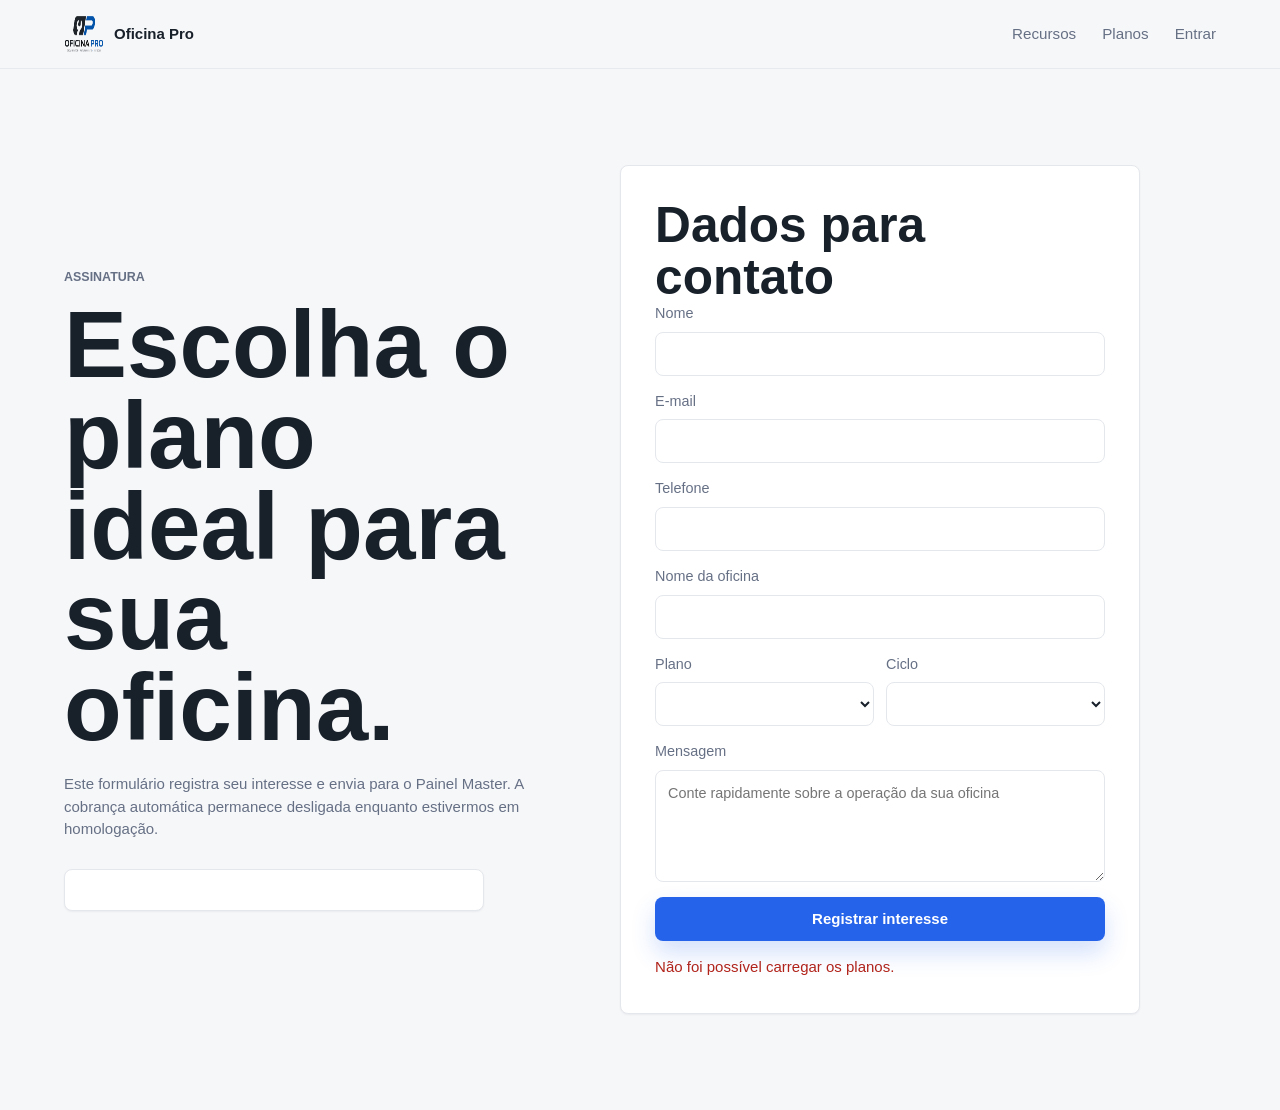
==== assinar.html @ 24d6316e "Cria site publico de divulgacao" ====
<!doctype html>
<html lang="pt-BR">
  <head>
    <meta charset="utf-8">
    <meta name="viewport" content="width=device-width, initial-scale=1">
    <meta name="description" content="Escolha um plano do Oficina Pro e registre seu interesse.">
    <meta name="theme-color" content="#1d4f91">
    <title>Assinar Oficina Pro</title>
    <link rel="stylesheet" href="site.css">
  </head>
  <body>
    <header class="site-header">
      <a class="brand" href="site.html" aria-label="Oficina Pro">
        <img src="assets/oficina-pro-logo-transparent.png" alt="" width="40" height="40">
        <span>Oficina Pro</span>
      </a>
      <nav aria-label="Navegação">
        <a href="site.html#recursos">Recursos</a>
        <a href="site.html#planos">Planos</a>
        <a href="index.html">Entrar</a>
      </nav>
    </header>

    <main class="signup-shell">
      <section class="signup-copy">
        <p class="eyebrow">Assinatura</p>
        <h1>Escolha o plano ideal para sua oficina.</h1>
        <p>Este formulário registra seu interesse e envia para o Painel Master. A cobrança automática permanece desligada enquanto estivermos em homologação.</p>
        <div id="selectedPlanPreview" class="selected-plan-preview"></div>
      </section>

      <section class="signup-panel" aria-labelledby="signupTitle">
        <h2 id="signupTitle">Dados para contato</h2>
        <form id="leadForm" class="lead-form">
          <input id="leadWebsite" name="website" type="text" autocomplete="off" tabindex="-1" aria-hidden="true">
          <label>
            Nome
            <input id="leadName" name="name" type="text" autocomplete="name" required>
          </label>
          <label>
            E-mail
            <input id="leadEmail" name="email" type="email" autocomplete="email" required>
          </label>
          <label>
            Telefone
            <input id="leadPhone" name="phone" type="tel" autocomplete="tel">
          </label>
          <label>
            Nome da oficina
            <input id="leadCompany" name="companyName" type="text" autocomplete="organization">
          </label>
          <div class="form-row">
            <label>
              Plano
              <select id="leadPlan" name="plan" required></select>
            </label>
            <label>
              Ciclo
              <select id="leadCycle" name="billingCycle" required></select>
            </label>
          </div>
          <label>
            Mensagem
            <textarea id="leadMessage" name="message" rows="4" placeholder="Conte rapidamente sobre a operação da sua oficina"></textarea>
          </label>
          <button class="button button-primary" type="submit">Registrar interesse</button>
          <p id="leadMessageStatus" class="form-status" aria-live="polite"></p>
        </form>
      </section>
    </main>

    <script src="site.js"></script>
  </body>
</html>
---- site.css ----
:root {
  --bg: #f6f7f9;
  --surface: #ffffff;
  --surface-soft: #fbfcfd;
  --ink: #18202a;
  --muted: #667085;
  --line: #e4e7ec;
  --brand: #2563eb;
  --brand-strong: #1d4ed8;
  --accent: #0f766e;
  --sidebar-bg: #1d4f91;
  --shadow: 0 18px 48px rgba(16, 24, 40, 0.08);
  --shadow-soft: 0 1px 2px rgba(16, 24, 40, 0.05);
}

* {
  box-sizing: border-box;
}

html {
  scroll-behavior: smooth;
}

body {
  margin: 0;
  background: var(--bg);
  color: var(--ink);
  font-family: "Segoe UI", Inter, Arial, Helvetica, sans-serif;
  font-size: 15px;
  line-height: 1.5;
  -webkit-font-smoothing: antialiased;
  text-rendering: optimizeLegibility;
}

a {
  color: inherit;
  text-decoration: none;
}

button,
input,
select,
textarea {
  font: inherit;
}

button {
  cursor: pointer;
}

button:focus-visible,
a:focus-visible,
input:focus-visible,
select:focus-visible,
textarea:focus-visible {
  outline: 3px solid rgba(37, 99, 235, 0.28);
  outline-offset: 2px;
}

h1,
h2,
h3,
p {
  margin-top: 0;
}

h1 {
  max-width: 760px;
  margin-bottom: 20px;
  font-size: clamp(2.5rem, 8vw, 5.9rem);
  line-height: 0.96;
  letter-spacing: 0;
}

h2 {
  margin-bottom: 0;
  font-size: clamp(1.65rem, 4vw, 3.1rem);
  line-height: 1.04;
  letter-spacing: 0;
}

h3 {
  margin-bottom: 8px;
  font-size: 1.05rem;
}

.site-header {
  position: sticky;
  top: 0;
  z-index: 20;
  display: flex;
  align-items: center;
  justify-content: space-between;
  gap: 20px;
  padding: 14px clamp(18px, 5vw, 64px);
  border-bottom: 1px solid rgba(228, 231, 236, 0.84);
  background: rgba(246, 247, 249, 0.86);
  backdrop-filter: blur(14px);
}

.brand {
  display: inline-flex;
  align-items: center;
  gap: 10px;
  min-width: max-content;
  font-weight: 700;
}

.brand img {
  display: block;
  width: 40px;
  height: 40px;
}

.site-header nav {
  display: flex;
  align-items: center;
  gap: clamp(12px, 3vw, 26px);
  color: var(--muted);
  font-size: 0.95rem;
}

.site-header nav a {
  transition: color 160ms ease, transform 160ms ease;
}

.site-header nav a:hover {
  color: var(--ink);
  transform: translateY(-1px);
}

.button {
  position: relative;
  display: inline-flex;
  min-height: 44px;
  align-items: center;
  justify-content: center;
  gap: 8px;
  padding: 0 18px;
  border: 1px solid transparent;
  border-radius: 8px;
  font-weight: 650;
  transition: transform 180ms ease, box-shadow 180ms ease, background 180ms ease, border-color 180ms ease;
}

.button:hover {
  transform: translateY(-2px);
}

.button:active {
  transform: translateY(0);
}

.button-primary {
  background: var(--brand);
  color: #fff;
  box-shadow: 0 12px 24px rgba(37, 99, 235, 0.2);
}

.button-primary:hover {
  background: var(--brand-strong);
  box-shadow: 0 16px 30px rgba(37, 99, 235, 0.24);
}

.button-ghost {
  border-color: var(--line);
  background: rgba(255, 255, 255, 0.7);
  color: var(--ink);
}

.button-ghost:hover {
  border-color: rgba(37, 99, 235, 0.28);
  background: #fff;
  box-shadow: var(--shadow-soft);
}

.hero {
  display: grid;
  min-height: calc(100vh - 70px);
  grid-template-columns: minmax(0, 1.02fr) minmax(320px, 0.78fr);
  gap: clamp(28px, 7vw, 88px);
  align-items: center;
  padding: clamp(56px, 9vw, 110px) clamp(18px, 5vw, 64px) 40px;
}

.hero-content {
  max-width: 820px;
}

.eyebrow {
  margin-bottom: 14px;
  color: var(--accent);
  font-size: 0.78rem;
  font-weight: 750;
  letter-spacing: 0;
  text-transform: uppercase;
}

.hero-copy {
  max-width: 650px;
  color: var(--muted);
  font-size: clamp(1.03rem, 2vw, 1.24rem);
}

.hero-actions {
  display: flex;
  flex-wrap: wrap;
  gap: 12px;
  margin-top: 30px;
}

.product-visual {
  position: relative;
  min-height: 470px;
  margin: 0;
  overflow: hidden;
  border: 1px solid var(--line);
  border-radius: 8px;
  background: linear-gradient(145deg, #ffffff, #eef3f9);
  box-shadow: var(--shadow);
}

.product-logo {
  position: absolute;
  top: 22px;
  right: 22px;
  width: 74px;
  height: 74px;
  opacity: 0.95;
}

.visual-topbar {
  display: flex;
  gap: 8px;
  padding: 24px;
}

.visual-topbar span {
  width: 10px;
  height: 10px;
  border-radius: 999px;
  background: #c9d4e4;
}

.visual-grid {
  display: grid;
  grid-template-columns: 1.1fr 0.9fr;
  gap: 14px;
  padding: 62px 24px 24px;
}

.visual-panel {
  min-height: 132px;
  padding: 18px;
  border: 1px solid rgba(228, 231, 236, 0.92);
  border-radius: 8px;
  background: rgba(255, 255, 255, 0.78);
  box-shadow: var(--shadow-soft);
}

.visual-panel strong,
.visual-panel span {
  display: block;
}

.visual-panel span {
  margin-top: 8px;
  color: var(--muted);
}

.visual-panel-main {
  min-height: 190px;
  background: var(--sidebar-bg);
  color: #fff;
}

.visual-panel-main span {
  color: rgba(255, 255, 255, 0.78);
}

.visual-panel-wide {
  grid-column: 1 / -1;
}

.visual-progress {
  height: 8px;
  margin-top: 46px;
  overflow: hidden;
  border-radius: 999px;
  background: rgba(255, 255, 255, 0.2);
}

.visual-progress i {
  display: block;
  width: 72%;
  height: 100%;
  border-radius: inherit;
  background: #8ed1c7;
}

.trust-strip {
  display: grid;
  grid-template-columns: repeat(3, 1fr);
  gap: 1px;
  margin: 0 clamp(18px, 5vw, 64px);
  overflow: hidden;
  border: 1px solid var(--line);
  border-radius: 8px;
  background: var(--line);
}

.trust-strip article {
  padding: 22px;
  background: var(--surface);
}

.trust-strip strong,
.trust-strip span {
  display: block;
}

.trust-strip span {
  margin-top: 4px;
  color: var(--muted);
}

.section {
  padding: clamp(70px, 10vw, 120px) clamp(18px, 5vw, 64px);
}

.section-head {
  display: grid;
  max-width: 800px;
  gap: 12px;
  margin-bottom: 34px;
}

.feature-grid,
.plans-grid {
  display: grid;
  grid-template-columns: repeat(4, minmax(0, 1fr));
  gap: 14px;
}

.feature-grid article,
.plan-card,
.signup-panel,
.selected-plan-preview {
  border: 1px solid var(--line);
  border-radius: 8px;
  background: var(--surface);
  box-shadow: var(--shadow-soft);
}

.feature-grid article,
.plan-card {
  padding: 22px;
}

.feature-grid p,
.plan-card p,
.signup-copy p,
.cta-band p {
  color: var(--muted);
}

.feature-icon {
  display: inline-grid;
  width: 36px;
  height: 36px;
  margin-bottom: 22px;
  place-items: center;
  border-radius: 8px;
  background: #e8f0ff;
  color: var(--brand-strong);
  font-size: 0.8rem;
  font-weight: 750;
}

.plans-section {
  background: #fff;
}

.plan-card {
  display: grid;
  gap: 16px;
  align-content: start;
}

.plan-card.highlight {
  border-color: rgba(37, 99, 235, 0.42);
  box-shadow: 0 16px 38px rgba(37, 99, 235, 0.12);
}

.plan-card.loading {
  color: var(--muted);
}

.plan-price {
  display: flex;
  align-items: baseline;
  gap: 6px;
  margin: 2px 0;
}

.plan-price strong {
  font-size: 2rem;
  line-height: 1;
}

.plan-features {
  display: grid;
  gap: 8px;
  margin: 0;
  padding: 0;
  color: var(--muted);
  list-style: none;
}

.plan-features li::before {
  content: "";
  display: inline-block;
  width: 7px;
  height: 7px;
  margin-right: 9px;
  border-radius: 999px;
  background: var(--accent);
  vertical-align: middle;
}

.cta-band {
  display: flex;
  align-items: center;
  justify-content: space-between;
  gap: 28px;
  margin: 0 clamp(18px, 5vw, 64px) clamp(70px, 10vw, 110px);
  padding: clamp(28px, 5vw, 52px);
  border-radius: 8px;
  background: var(--sidebar-bg);
  color: #fff;
}

.cta-band p,
.cta-band .eyebrow {
  color: rgba(255, 255, 255, 0.78);
}

.site-footer {
  display: flex;
  justify-content: space-between;
  gap: 16px;
  padding: 28px clamp(18px, 5vw, 64px);
  border-top: 1px solid var(--line);
  color: var(--muted);
}

.signup-shell {
  display: grid;
  min-height: calc(100vh - 70px);
  grid-template-columns: minmax(0, 0.86fr) minmax(320px, 520px);
  gap: clamp(28px, 7vw, 90px);
  align-items: center;
  padding: clamp(48px, 8vw, 96px) clamp(18px, 5vw, 64px);
}

.signup-copy {
  max-width: 720px;
}

.signup-panel {
  padding: clamp(22px, 4vw, 34px);
}

.lead-form {
  display: grid;
  gap: 15px;
}

.lead-form label {
  display: grid;
  gap: 7px;
  color: var(--muted);
  font-size: 0.9rem;
}

.lead-form input,
.lead-form select,
.lead-form textarea {
  width: 100%;
  border: 1px solid var(--line);
  border-radius: 8px;
  background: #fff;
  color: var(--ink);
}

.lead-form input,
.lead-form select {
  min-height: 44px;
  padding: 0 12px;
}

.lead-form textarea {
  min-height: 112px;
  padding: 12px;
  resize: vertical;
}

.form-row {
  display: grid;
  grid-template-columns: 1fr 1fr;
  gap: 12px;
}

#leadWebsite {
  position: absolute;
  left: -10000px;
  width: 1px;
  height: 1px;
  opacity: 0;
}

.form-status {
  min-height: 22px;
  margin: 0;
  color: var(--muted);
}

.form-status.success {
  color: #14804a;
}

.form-status.error {
  color: #b42318;
}

.selected-plan-preview {
  display: grid;
  max-width: 420px;
  gap: 8px;
  margin-top: 28px;
  padding: 20px;
}

@media (max-width: 980px) {
  .site-header {
    align-items: flex-start;
    flex-wrap: wrap;
  }

  .site-header .button {
    display: none;
  }

  .hero,
  .signup-shell {
    min-height: auto;
    grid-template-columns: 1fr;
  }

  .product-visual {
    min-height: 410px;
  }

  .feature-grid,
  .plans-grid,
  .trust-strip {
    grid-template-columns: 1fr 1fr;
  }
}

@media (max-width: 640px) {
  .site-header nav {
    width: 100%;
    justify-content: space-between;
  }

  .hero {
    padding-top: 42px;
  }

  .product-visual {
    min-height: 360px;
  }

  .visual-grid,
  .feature-grid,
  .plans-grid,
  .trust-strip,
  .form-row {
    grid-template-columns: 1fr;
  }

  .visual-panel-wide {
    grid-column: auto;
  }

  .cta-band,
  .site-footer {
    align-items: flex-start;
    flex-direction: column;
  }
}

@media (prefers-reduced-motion: reduce) {
  html {
    scroll-behavior: auto;
  }

  *,
  *::before,
  *::after {
    transition-duration: 0.01ms !important;
    animation-duration: 0.01ms !important;
  }
}
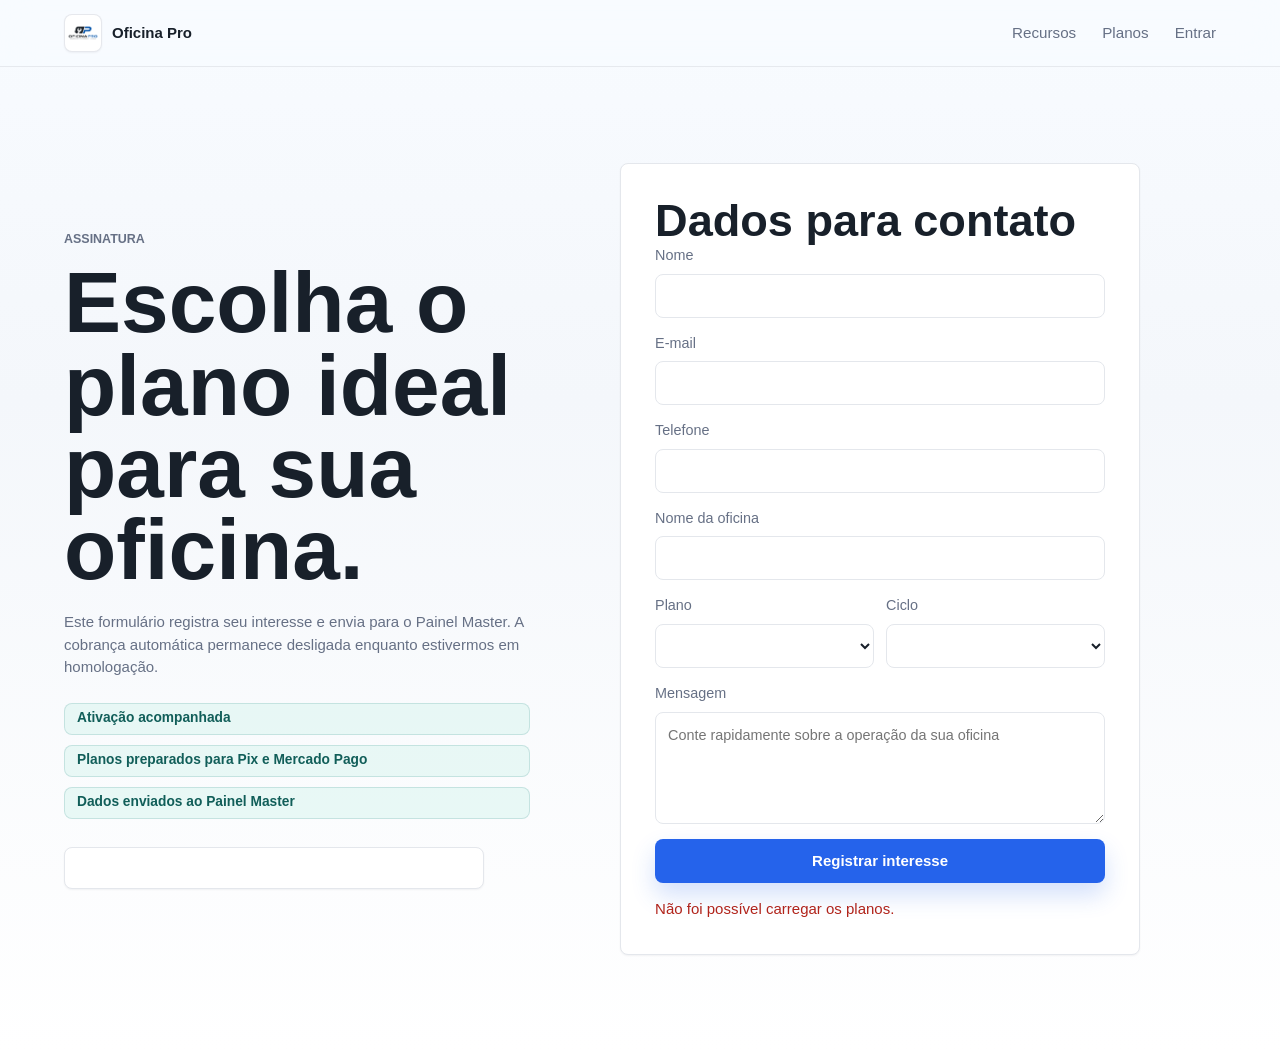
==== commit 49a65a16: "Refina site publico de divulgacao" ====
--- a/assinar.html
+++ b/assinar.html
@@ -11,7 +11,9 @@
   <body>
     <header class="site-header">
       <a class="brand" href="site.html" aria-label="Oficina Pro">
-        <img src="assets/oficina-pro-logo-transparent.png" alt="" width="40" height="40">
+        <span class="brand-mark">
+          <img src="assets/oficina-pro-logo-transparent.png" alt="" width="40" height="40">
+        </span>
         <span>Oficina Pro</span>
       </a>
       <nav aria-label="Navegação">
@@ -26,6 +28,11 @@
         <p class="eyebrow">Assinatura</p>
         <h1>Escolha o plano ideal para sua oficina.</h1>
         <p>Este formulário registra seu interesse e envia para o Painel Master. A cobrança automática permanece desligada enquanto estivermos em homologação.</p>
+        <div class="signup-assurance" aria-label="Segurança da assinatura">
+          <span>Ativação acompanhada</span>
+          <span>Planos preparados para Pix e Mercado Pago</span>
+          <span>Dados enviados ao Painel Master</span>
+        </div>
         <div id="selectedPlanPreview" class="selected-plan-preview"></div>
       </section>
 
--- a/site.css
+++ b/site.css
@@ -1,16 +1,19 @@
 :root {
-  --bg: #f6f7f9;
+  --bg: #f4f7fb;
   --surface: #ffffff;
-  --surface-soft: #fbfcfd;
+  --surface-soft: #f9fbfd;
   --ink: #18202a;
   --muted: #667085;
   --line: #e4e7ec;
   --brand: #2563eb;
   --brand-strong: #1d4ed8;
   --accent: #0f766e;
+  --accent-soft: #d9f4ef;
   --sidebar-bg: #1d4f91;
+  --navy: #102a43;
   --shadow: 0 18px 48px rgba(16, 24, 40, 0.08);
   --shadow-soft: 0 1px 2px rgba(16, 24, 40, 0.05);
+  --shadow-strong: 0 26px 70px rgba(16, 42, 67, 0.16);
 }
 
 * {
@@ -23,7 +26,8 @@
 
 body {
   margin: 0;
-  background: var(--bg);
+  background:
+    linear-gradient(180deg, #f8fbff 0%, var(--bg) 38%, #ffffff 100%);
   color: var(--ink);
   font-family: "Segoe UI", Inter, Arial, Helvetica, sans-serif;
   font-size: 15px;
@@ -67,14 +71,14 @@
 h1 {
   max-width: 760px;
   margin-bottom: 20px;
-  font-size: clamp(2.5rem, 8vw, 5.9rem);
+  font-size: 5.35rem;
   line-height: 0.96;
   letter-spacing: 0;
 }
 
 h2 {
   margin-bottom: 0;
-  font-size: clamp(1.65rem, 4vw, 3.1rem);
+  font-size: 2.82rem;
   line-height: 1.04;
   letter-spacing: 0;
 }
@@ -93,9 +97,9 @@
   justify-content: space-between;
   gap: 20px;
   padding: 14px clamp(18px, 5vw, 64px);
-  border-bottom: 1px solid rgba(228, 231, 236, 0.84);
-  background: rgba(246, 247, 249, 0.86);
-  backdrop-filter: blur(14px);
+  border-bottom: 1px solid rgba(228, 231, 236, 0.86);
+  background: rgba(248, 251, 255, 0.88);
+  backdrop-filter: blur(18px);
 }
 
 .brand {
@@ -106,10 +110,29 @@
   font-weight: 700;
 }
 
-.brand img {
+.brand-mark {
+  display: inline-grid;
+  width: 38px;
+  height: 38px;
+  flex: 0 0 auto;
+  place-items: center;
+  overflow: hidden;
+  border: 1px solid rgba(228, 231, 236, 0.92);
+  border-radius: 8px;
+  background: #fff;
+  box-shadow: var(--shadow-soft);
+}
+
+.brand-mark img {
   display: block;
-  width: 40px;
-  height: 40px;
+  width: 82%;
+  height: 82%;
+  object-fit: contain;
+}
+
+.brand-mark-compact {
+  width: 34px;
+  height: 34px;
 }
 
 .site-header nav {
@@ -140,11 +163,27 @@
   border: 1px solid transparent;
   border-radius: 8px;
   font-weight: 650;
+  overflow: hidden;
   transition: transform 180ms ease, box-shadow 180ms ease, background 180ms ease, border-color 180ms ease;
+}
+
+.button::after {
+  position: absolute;
+  inset: 0;
+  background: linear-gradient(110deg, transparent 0%, rgba(255, 255, 255, 0.32) 45%, transparent 70%);
+  content: "";
+  opacity: 0;
+  transform: translateX(-120%);
+  transition: opacity 180ms ease, transform 520ms ease;
 }
 
 .button:hover {
   transform: translateY(-2px);
+}
+
+.button:hover::after {
+  opacity: 1;
+  transform: translateX(120%);
 }
 
 .button:active {
@@ -177,14 +216,34 @@
 .hero {
   display: grid;
   min-height: calc(100vh - 70px);
-  grid-template-columns: minmax(0, 1.02fr) minmax(320px, 0.78fr);
-  gap: clamp(28px, 7vw, 88px);
+  grid-template-columns: minmax(0, 0.92fr) minmax(390px, 0.86fr);
+  gap: clamp(34px, 7vw, 92px);
   align-items: center;
   padding: clamp(56px, 9vw, 110px) clamp(18px, 5vw, 64px) 40px;
 }
 
 .hero-content {
   max-width: 820px;
+}
+
+.hero-content > * {
+  animation: rise-in 680ms ease both;
+}
+
+.hero-content > :nth-child(2) {
+  animation-delay: 80ms;
+}
+
+.hero-content > :nth-child(3) {
+  animation-delay: 150ms;
+}
+
+.hero-content > :nth-child(4) {
+  animation-delay: 220ms;
+}
+
+.hero-content > :nth-child(5) {
+  animation-delay: 300ms;
 }
 
 .eyebrow {
@@ -199,7 +258,7 @@
 .hero-copy {
   max-width: 650px;
   color: var(--muted);
-  font-size: clamp(1.03rem, 2vw, 1.24rem);
+  font-size: 1.18rem;
 }
 
 .hero-actions {
@@ -209,93 +268,255 @@
   margin-top: 30px;
 }
 
+.hero-proof {
+  display: flex;
+  max-width: 720px;
+  flex-wrap: wrap;
+  gap: 10px;
+  margin-top: 26px;
+}
+
+.hero-proof span,
+.signup-assurance span {
+  display: inline-flex;
+  min-height: 32px;
+  align-items: center;
+  border: 1px solid rgba(15, 118, 110, 0.16);
+  border-radius: 8px;
+  background: rgba(217, 244, 239, 0.56);
+  color: #115e59;
+  font-size: 0.86rem;
+  font-weight: 650;
+}
+
+.hero-proof span {
+  padding: 0 11px;
+}
+
 .product-visual {
   position: relative;
-  min-height: 470px;
+  min-height: 520px;
   margin: 0;
   overflow: hidden;
-  border: 1px solid var(--line);
-  border-radius: 8px;
-  background: linear-gradient(145deg, #ffffff, #eef3f9);
-  box-shadow: var(--shadow);
-}
-
-.product-logo {
+  border: 1px solid rgba(199, 210, 224, 0.84);
+  border-radius: 8px;
+  background:
+    linear-gradient(145deg, rgba(255, 255, 255, 0.98), rgba(237, 244, 252, 0.94));
+  box-shadow: var(--shadow-strong);
+  animation: rise-in 740ms ease 150ms both;
+}
+
+.product-visual::before {
   position: absolute;
-  top: 22px;
-  right: 22px;
-  width: 74px;
-  height: 74px;
-  opacity: 0.95;
-}
-
-.visual-topbar {
+  inset: 0;
+  background:
+    radial-gradient(circle at 88% 10%, rgba(37, 99, 235, 0.14), transparent 26%),
+    radial-gradient(circle at 16% 92%, rgba(15, 118, 110, 0.14), transparent 30%);
+  content: "";
+  pointer-events: none;
+}
+
+.preview-header {
+  position: relative;
   display: flex;
-  gap: 8px;
-  padding: 24px;
-}
-
-.visual-topbar span {
+  align-items: center;
+  justify-content: space-between;
+  gap: 16px;
+  padding: 22px;
+  border-bottom: 1px solid rgba(228, 231, 236, 0.86);
+  background: rgba(255, 255, 255, 0.66);
+  backdrop-filter: blur(12px);
+}
+
+.preview-brand {
+  display: inline-flex;
+  align-items: center;
+  gap: 10px;
+}
+
+.preview-brand strong,
+.preview-brand span,
+.preview-status {
+  display: block;
+}
+
+.preview-brand strong {
+  line-height: 1.1;
+}
+
+.preview-brand span {
+  color: var(--muted);
+  font-size: 0.82rem;
+}
+
+.preview-status {
+  position: relative;
+  min-width: max-content;
+  padding: 7px 10px 7px 25px;
+  border: 1px solid rgba(15, 118, 110, 0.18);
+  border-radius: 999px;
+  background: rgba(217, 244, 239, 0.72);
+  color: #0f766e;
+  font-size: 0.82rem;
+  font-weight: 700;
+}
+
+.preview-status::before {
+  position: absolute;
+  top: 50%;
+  left: 10px;
+  width: 8px;
+  height: 8px;
+  border-radius: 999px;
+  background: #10b981;
+  content: "";
+  transform: translateY(-50%);
+  animation: status-pulse 1500ms ease-in-out infinite;
+}
+
+.preview-layout {
+  position: relative;
+  display: grid;
+  grid-template-columns: 74px 1fr;
+  gap: 18px;
+  padding: 22px;
+}
+
+.preview-sidebar {
+  display: grid;
+  align-content: start;
+  gap: 13px;
+  min-height: 395px;
+  padding: 16px 14px;
+  border-radius: 8px;
+  background: var(--navy);
+  box-shadow: inset 0 0 0 1px rgba(255, 255, 255, 0.08);
+}
+
+.preview-sidebar span {
+  height: 38px;
+  border-radius: 8px;
+  background: rgba(255, 255, 255, 0.16);
+}
+
+.preview-sidebar .active {
+  background: #8ed1c7;
+  box-shadow: 0 8px 20px rgba(142, 209, 199, 0.26);
+}
+
+.preview-workspace {
+  display: grid;
+  gap: 14px;
+  align-content: start;
+}
+
+.preview-metrics {
+  display: grid;
+  grid-template-columns: repeat(3, minmax(0, 1fr));
+  gap: 10px;
+}
+
+.preview-metrics article,
+.service-flow,
+.finance-ribbon {
+  border: 1px solid rgba(228, 231, 236, 0.92);
+  border-radius: 8px;
+  background: rgba(255, 255, 255, 0.82);
+  box-shadow: var(--shadow-soft);
+}
+
+.preview-metrics article {
+  display: grid;
+  gap: 4px;
+  min-height: 104px;
+  align-content: center;
+  padding: 16px;
+}
+
+.preview-metrics span,
+.flow-row span,
+.finance-ribbon span {
+  display: block;
+  color: var(--muted);
+  font-size: 0.82rem;
+}
+
+.preview-metrics strong {
+  font-size: 1.45rem;
+  line-height: 1.05;
+}
+
+.service-flow {
+  display: grid;
+  gap: 18px;
+  padding: 18px;
+}
+
+.flow-row {
+  display: grid;
+  grid-template-columns: 14px minmax(0, 1fr) max-content;
+  gap: 10px;
+  align-items: center;
+}
+
+.flow-row strong {
+  display: block;
+  overflow: hidden;
+  text-overflow: ellipsis;
+  white-space: nowrap;
+}
+
+.flow-row em {
+  color: var(--accent);
+  font-style: normal;
+  font-weight: 750;
+}
+
+.flow-row.muted em {
+  color: var(--muted);
+}
+
+.flow-dot {
   width: 10px;
   height: 10px;
   border-radius: 999px;
-  background: #c9d4e4;
-}
-
-.visual-grid {
-  display: grid;
-  grid-template-columns: 1.1fr 0.9fr;
-  gap: 14px;
-  padding: 62px 24px 24px;
-}
-
-.visual-panel {
-  min-height: 132px;
-  padding: 18px;
-  border: 1px solid rgba(228, 231, 236, 0.92);
-  border-radius: 8px;
-  background: rgba(255, 255, 255, 0.78);
-  box-shadow: var(--shadow-soft);
-}
-
-.visual-panel strong,
-.visual-panel span {
-  display: block;
-}
-
-.visual-panel span {
-  margin-top: 8px;
-  color: var(--muted);
-}
-
-.visual-panel-main {
-  min-height: 190px;
-  background: var(--sidebar-bg);
-  color: #fff;
-}
-
-.visual-panel-main span {
-  color: rgba(255, 255, 255, 0.78);
-}
-
-.visual-panel-wide {
-  grid-column: 1 / -1;
+  background: #cbd5e1;
+}
+
+.flow-dot.approved {
+  background: var(--accent);
 }
 
 .visual-progress {
   height: 8px;
-  margin-top: 46px;
   overflow: hidden;
   border-radius: 999px;
-  background: rgba(255, 255, 255, 0.2);
+  background: #e5edf7;
 }
 
 .visual-progress i {
   display: block;
-  width: 72%;
+  width: 74%;
   height: 100%;
   border-radius: inherit;
-  background: #8ed1c7;
+  background: linear-gradient(90deg, var(--accent), #73c8bb, var(--brand));
+  animation: progress-sweep 2400ms ease-in-out infinite;
+}
+
+.finance-ribbon {
+  display: grid;
+  gap: 4px;
+  padding: 18px;
+  background: linear-gradient(135deg, #102a43, #1d4f91);
+  color: #fff;
+}
+
+.finance-ribbon span {
+  color: rgba(255, 255, 255, 0.72);
+}
+
+.finance-ribbon strong {
+  font-size: 0.98rem;
 }
 
 .trust-strip {
@@ -312,6 +533,12 @@
 .trust-strip article {
   padding: 22px;
   background: var(--surface);
+  transition: transform 180ms ease, box-shadow 180ms ease;
+}
+
+.trust-strip article:hover {
+  transform: translateY(-2px);
+  box-shadow: var(--shadow-soft);
 }
 
 .trust-strip strong,
@@ -355,6 +582,14 @@
 .feature-grid article,
 .plan-card {
   padding: 22px;
+  transition: transform 180ms ease, border-color 180ms ease, box-shadow 180ms ease;
+}
+
+.feature-grid article:hover,
+.plan-card:hover {
+  border-color: rgba(37, 99, 235, 0.2);
+  box-shadow: 0 18px 44px rgba(16, 24, 40, 0.08);
+  transform: translateY(-3px);
 }
 
 .feature-grid p,
@@ -389,7 +624,24 @@
 
 .plan-card.highlight {
   border-color: rgba(37, 99, 235, 0.42);
-  box-shadow: 0 16px 38px rgba(37, 99, 235, 0.12);
+  box-shadow: 0 18px 46px rgba(37, 99, 235, 0.13);
+}
+
+.plan-title-row {
+  display: flex;
+  align-items: flex-start;
+  justify-content: space-between;
+  gap: 12px;
+}
+
+.plan-tag {
+  min-width: max-content;
+  padding: 5px 8px;
+  border-radius: 999px;
+  background: var(--accent-soft);
+  color: #115e59;
+  font-size: 0.74rem;
+  font-weight: 750;
 }
 
 .plan-card.loading {
@@ -467,6 +719,18 @@
   max-width: 720px;
 }
 
+.signup-assurance {
+  display: grid;
+  max-width: 520px;
+  gap: 10px;
+  margin-top: 24px;
+}
+
+.signup-assurance span {
+  justify-content: flex-start;
+  padding: 0 12px;
+}
+
 .signup-panel {
   padding: clamp(22px, 4vw, 34px);
 }
@@ -541,6 +805,40 @@
   padding: 20px;
 }
 
+@keyframes rise-in {
+  from {
+    opacity: 0;
+    transform: translateY(18px);
+  }
+
+  to {
+    opacity: 1;
+    transform: translateY(0);
+  }
+}
+
+@keyframes progress-sweep {
+  0%,
+  100% {
+    width: 56%;
+  }
+
+  50% {
+    width: 82%;
+  }
+}
+
+@keyframes status-pulse {
+  0%,
+  100% {
+    box-shadow: 0 0 0 0 rgba(16, 185, 129, 0.34);
+  }
+
+  50% {
+    box-shadow: 0 0 0 7px rgba(16, 185, 129, 0);
+  }
+}
+
 @media (max-width: 980px) {
   .site-header {
     align-items: flex-start;
@@ -557,8 +855,16 @@
     grid-template-columns: 1fr;
   }
 
+  h1 {
+    font-size: 4.05rem;
+  }
+
+  h2 {
+    font-size: 2.35rem;
+  }
+
   .product-visual {
-    min-height: 410px;
+    min-height: auto;
   }
 
   .feature-grid,
@@ -578,11 +884,24 @@
     padding-top: 42px;
   }
 
+  h1 {
+    font-size: 2.9rem;
+  }
+
+  h2 {
+    font-size: 2rem;
+  }
+
+  .hero-copy {
+    font-size: 1.05rem;
+  }
+
   .product-visual {
-    min-height: 360px;
-  }
-
-  .visual-grid,
+    min-height: auto;
+  }
+
+  .preview-layout,
+  .preview-metrics,
   .feature-grid,
   .plans-grid,
   .trust-strip,
@@ -590,8 +909,21 @@
     grid-template-columns: 1fr;
   }
 
-  .visual-panel-wide {
-    grid-column: auto;
+  .preview-sidebar {
+    display: none;
+  }
+
+  .preview-header,
+  .preview-layout {
+    padding: 16px;
+  }
+
+  .flow-row {
+    grid-template-columns: 12px minmax(0, 1fr);
+  }
+
+  .flow-row em {
+    grid-column: 2;
   }
 
   .cta-band,
